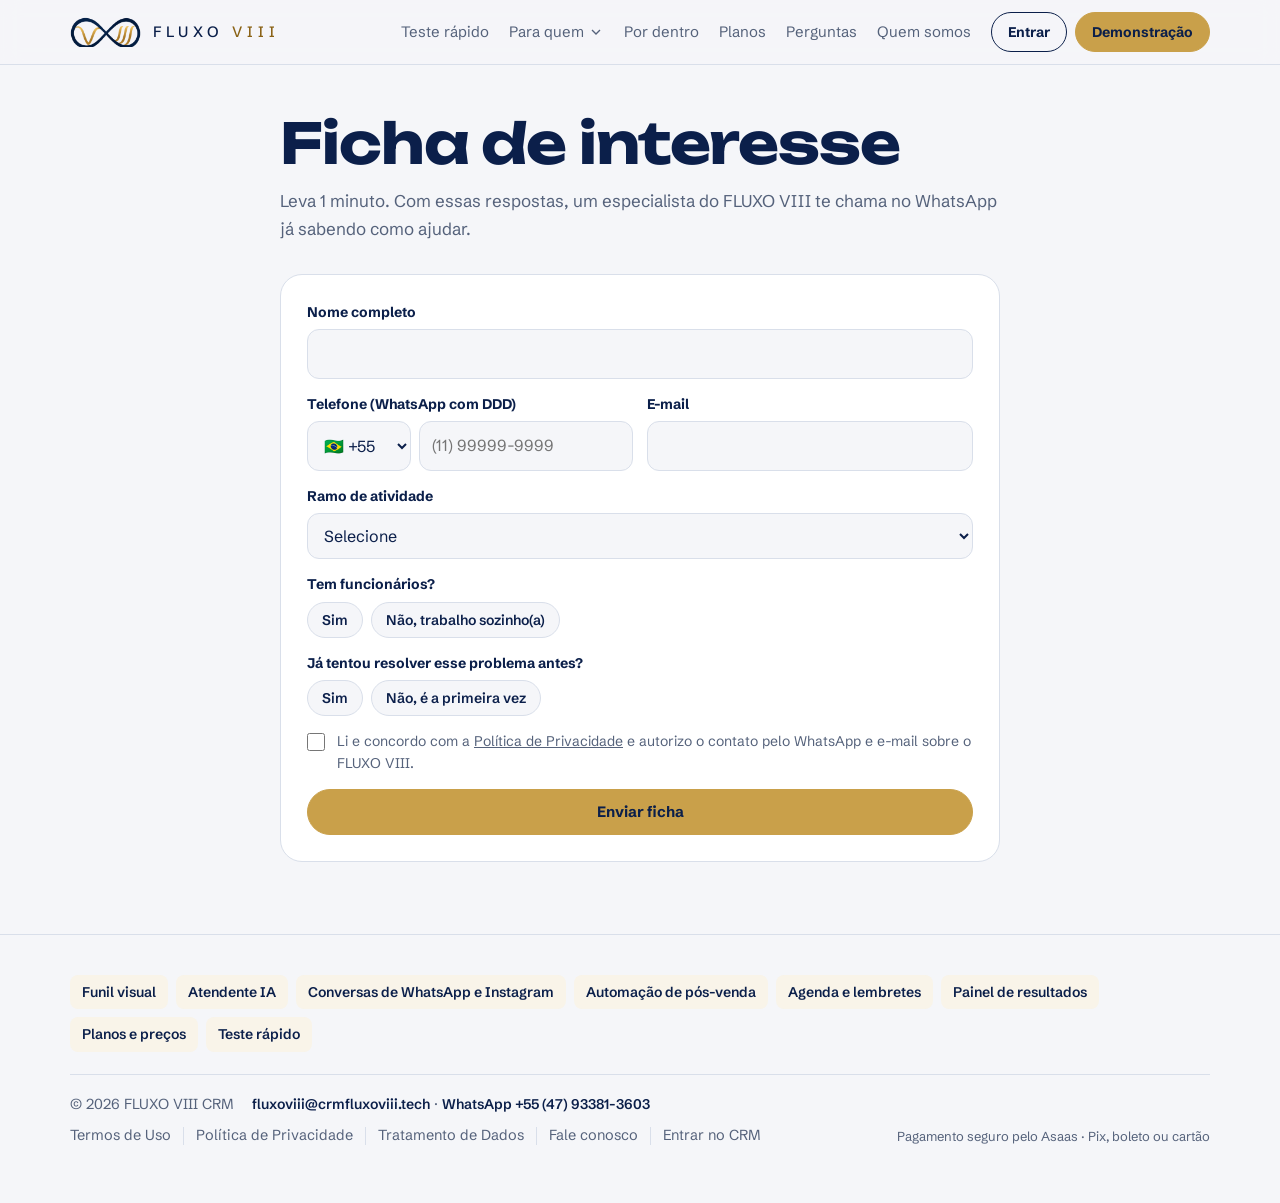
==== ficha.html @ 381bca04 "Links novos do Asaas (preços de 14/10) e botão de contratar a implantação assistida Co-Authored-By: " ====
<!doctype html>
<html lang="pt-BR">
<head>
<meta charset="utf-8">
<meta name="viewport" content="width=device-width, initial-scale=1, viewport-fit=cover">
<title>Ficha de interesse · FLUXO VIII</title>
<meta name="description" content="Ficha de interesse do FLUXO VIII CRM.">
<meta property="og:title" content="FLUXO VIII CRM">
<meta property="og:description" content="Nenhum contato fica sem resposta. Funil automático, Atendente IA e painel da equipe.">
<meta property="og:type" content="website">
<meta property="og:image" content="https://crmfluxoviii.tech/og-image.png">
<meta name="theme-color" content="#0B1F4A">
<meta name="referrer" content="strict-origin-when-cross-origin">
<link rel="icon" type="image/png" href="favicon-32.png">
<link rel="apple-touch-icon" href="apple-touch-icon.png">
<link rel="preconnect" href="https://fonts.googleapis.com">
<link rel="preconnect" href="https://fonts.gstatic.com" crossorigin>
<link rel="stylesheet" href="https://fonts.googleapis.com/css2?family=Unbounded:wght@500;600;700&family=Schibsted+Grotesk:wght@400;500;600;700&display=swap">
<link rel="stylesheet" href="site.css?v=20261015a">
</head>
<body>

<header class="top">
  <div class="wrap">
    <a class="brand" href="/#inicio" aria-label="FLUXO VIII CRM, início"><img class="logo-light" src="logo-mark.png" alt="" width="70" height="30"><img class="logo-dark" src="logo-mark-dark.png" alt="" width="70" height="30"><span>FLUXO <em>VIII</em></span></a>
    <nav class="nav" aria-label="Seções">
      <a href="/#diagnostico">Teste rápido</a>
      <div class="nav-dd"><button type="button" class="dd-btn" aria-expanded="false" aria-controls="dd-niches">Para quem <svg viewBox="0 0 24 24" aria-hidden="true"><path d="M6 9l6 6 6-6"/></svg></button><div class="dd-menu" id="dd-niches" hidden></div></div>
      <a href="/#por-dentro">Por dentro</a>
      <a href="/#planos">Planos</a>
      <a href="/#perguntas">Perguntas</a>
      <a href="/#quem-somos">Quem somos</a>
    </nav>
    <div class="top-actions">
      <a class="btn" data-login href="#">Entrar</a>
      <a class="btn gold" href="/#contato" data-subject="demonstracao">Demonstração</a>
    </div>
  </div>
</header>

<main>
  <div class="wrap page-head narrow">
    <h1>Ficha de interesse</h1>
    <p>Leva 1 minuto. Com essas respostas, um especialista do FLUXO VIII te chama no WhatsApp já sabendo como ajudar.</p>
  </div>
  <section id="contato">
    <div class="wrap narrow">
      <form class="card" id="lead-form" data-kind="ficha" novalidate>
        <div class="fld"><label for="f-name">Nome completo</label><input id="f-name" name="name" autocomplete="name" maxlength="120" required></div>
        <div class="grid2">
          <div class="fld"><label for="f-phone">Telefone (WhatsApp com DDD)</label><div class="phone-row"><select id="f-ddi" name="ddi" aria-label="País (DDI)"><option value="55">🇧🇷 +55</option></select><input id="f-phone" name="phone" type="tel" inputmode="tel" autocomplete="tel-national" placeholder="(11) 99999-9999" maxlength="16" required></div></div>
          <div class="fld"><label for="f-email">E-mail</label><input id="f-email" name="email" type="email" autocomplete="email" maxlength="160" required></div>
        </div>
        <div class="fld"><label for="f-niche">Ramo de atividade</label><select id="f-niche" name="niche" required></select></div>
        <div class="fld cond" id="other-wrap"><label for="f-niche-other">Qual é o seu ramo?</label><input id="f-niche-other" name="nicheOther" maxlength="80"></div>
        <fieldset class="fld">
          <legend>Tem funcionários?</legend>
          <div class="seg">
            <label><input type="radio" name="hasEmployees" value="sim">Sim</label>
            <label><input type="radio" name="hasEmployees" value="nao">Não, trabalho sozinho(a)</label>
          </div>
        </fieldset>
        <div class="fld cond" id="emp-wrap"><label for="f-employees">Quantos?</label><input id="f-employees" name="employees" type="number" inputmode="numeric" min="1" max="10000"></div>
        <fieldset class="fld">
          <legend>Já tentou resolver esse problema antes?</legend>
          <div class="seg">
            <label><input type="radio" name="triedBefore" value="sim">Sim</label>
            <label><input type="radio" name="triedBefore" value="nao">Não, é a primeira vez</label>
          </div>
        </fieldset>
        <div class="fld cond" id="tried-wrap"><label for="f-tried">Como? O que usou e o que não deu certo? <small>(opcional)</small></label><textarea id="f-tried" name="triedHow" maxlength="600" placeholder="Ex.: planilha, outro CRM, só o WhatsApp no celular"></textarea></div>
        <div class="hp" aria-hidden="true"><label for="f-website">Não preencha este campo</label><input id="f-website" name="website" tabindex="-1" autocomplete="off"></div>
        <label class="consent"><input type="checkbox" id="f-consent" required><span>Li e concordo com a <a data-crm="/privacidade" href="#" target="_blank" rel="noopener">Política de Privacidade</a> e autorizo o contato pelo WhatsApp e e-mail sobre o FLUXO VIII.</span></label>
        <p class="msg" id="lead-msg" role="status" aria-live="polite"></p>
        <button class="btn gold" type="submit" id="lead-submit">Enviar ficha</button>
      </form>
    </div>
  </section>
</main>

<footer>
  <div class="wrap">
    <nav class="foot-chips" aria-label="Recursos"><a href="/#por-dentro">Funil visual</a><a href="/#recursos">Atendente IA</a><a href="/#por-dentro">Conversas de WhatsApp e Instagram</a><a href="/#por-dentro">Automação de pós-venda</a><a href="/#recursos">Agenda e lembretes</a><a href="/#por-dentro">Painel de resultados</a><a href="/planos">Planos e preços</a><a href="/#diagnostico">Teste rápido</a></nav>
    <div class="foot-bottom">
      <span>© 2026 FLUXO VIII CRM</span>
      <span class="foot-contact"><a href="mailto:fluxoviii@crmfluxoviii.tech">fluxoviii@crmfluxoviii.tech</a> · <a href="https://wa.me/5547933813603" target="_blank" rel="noopener">WhatsApp +55 (47) 93381-3603</a></span>
      <nav class="foot-links" aria-label="Documentos">
        <a data-crm="/termos" href="#">Termos de Uso</a>
        <a data-crm="/privacidade" href="#">Política de Privacidade</a>
        <a data-crm="/dpa" href="#">Tratamento de Dados</a>
        <a href="/#contato" data-subject="especialista">Fale conosco</a>
        <a data-login href="#">Entrar no CRM</a>
      </nav>
      <span class="foot-pay">Pagamento seguro pelo Asaas · Pix, boleto ou cartão</span>
    </div>
  </div>
</footer>

<script src="site.js?v=20261015a" defer></script>
</body>
</html>
---- site.css ----
/* Layout: herói com o seletor "Para quem é" e o campo magnético; seções calmas em coluna larga;
   planos em 3 colunas com escolha mensal/anual numa janela antes do pagamento; formulário de contato. */
:root{
  --paper:#F5F6F9; --surface:#FFFFFF; --ink:#0B1F4A; --muted:#55627B; --line:#D9DFEA;
  --gold:#C9A04A; --gold-ink:#8A6216; --gold-soft:#F6EEDC; --field:#C9D2E3; --navy:#0B1F4A;
  --ok:#1B7F5A; --bad:#B3261E;
  --display:"Unbounded", "Arial Black", system-ui, sans-serif;
  --body:"Schibsted Grotesk", "Segoe UI", system-ui, -apple-system, sans-serif;
  --r-lg:22px; --r-sm:12px;
  color-scheme:light;
}
@media (prefers-color-scheme: dark){:root:not([data-theme="light"]){
  --paper:#08122A; --surface:#0F1C3A; --ink:#E9EEF8; --muted:#9BA8C0; --line:#22304D;
  --gold:#D9AE55; --gold-ink:#E2BC6B; --gold-soft:#2A2614; --field:#2A3B60; --navy:#E9EEF8;
  --ok:#5FD3A4; --bad:#FF8A80; color-scheme:dark}}
:root[data-theme="dark"]{
  --paper:#08122A; --surface:#0F1C3A; --ink:#E9EEF8; --muted:#9BA8C0; --line:#22304D;
  --gold:#D9AE55; --gold-ink:#E2BC6B; --gold-soft:#2A2614; --field:#2A3B60; --navy:#E9EEF8;
  --ok:#5FD3A4; --bad:#FF8A80; color-scheme:dark}

*{box-sizing:border-box}
html{scroll-behavior:smooth;scroll-padding-top:76px}
body{margin:0;background:var(--paper);color:var(--ink);font-family:var(--body);font-size:17px;line-height:1.6;-webkit-font-smoothing:antialiased}
a{color:inherit}
.wrap{max-width:1180px;margin-inline:auto;padding-inline:20px}
:focus-visible{outline:3px solid var(--gold);outline-offset:3px;border-radius:6px}
h1,h2,h3{font-family:var(--display);line-height:1.08;text-wrap:balance;margin:0;font-weight:600;letter-spacing:-.01em}
p{margin:0}

/* Topo */
.top{position:sticky;top:0;z-index:20;background:color-mix(in srgb,var(--paper) 90%,transparent);backdrop-filter:blur(10px);border-bottom:1px solid var(--line)}
.top .wrap{display:flex;align-items:center;gap:20px;height:64px}
.brand{display:flex;align-items:center;gap:12px;text-decoration:none;flex:none}
.brand img{height:30px;width:auto}
.brand span{font-weight:500;font-size:15px;letter-spacing:.32em;color:var(--navy)}
.brand span em{font-style:normal;color:var(--gold-ink)}
.logo-dark{display:none}
@media (prefers-color-scheme: dark){:root:not([data-theme="light"]) .logo-light{display:none}:root:not([data-theme="light"]) .logo-dark{display:inline-block}}
:root[data-theme="dark"] .logo-light{display:none}:root[data-theme="dark"] .logo-dark{display:inline-block}
.nav{display:flex;gap:20px;margin-left:auto;font-size:15px}
.nav a{text-decoration:none;color:var(--muted)}
.nav a:hover{color:var(--ink)}
.top-actions{display:flex;gap:8px;flex:none}
.btn{display:inline-flex;align-items:center;justify-content:center;gap:8px;min-height:46px;padding:0 20px;border-radius:999px;font:700 15px var(--body);text-decoration:none;border:1.5px solid var(--ink);cursor:pointer;background:transparent;color:var(--ink);transition:transform .15s ease}
.btn:hover{transform:translateY(-1px)}
.btn.solid{background:var(--ink);color:var(--paper)}
.btn.gold{background:var(--gold);border-color:var(--gold);color:#0B1F4A}
.btn[disabled]{opacity:.55;cursor:not-allowed;transform:none}
.top .btn{min-height:40px;padding:0 16px;font-size:14px}
@media (max-width:980px){.nav{display:none}.top-actions{margin-left:auto}}
@media (max-width:520px){.brand span{display:none}.top .btn{padding:0 12px}}

/* Herói */
.hero{position:relative;padding-block:40px 32px;overflow:hidden;isolation:isolate}
.hero::before{content:"";position:absolute;inset:0;z-index:-1;pointer-events:none;
  background-image:linear-gradient(color-mix(in srgb,var(--ink) 7%,transparent) 1px,transparent 1px),linear-gradient(90deg,color-mix(in srgb,var(--ink) 7%,transparent) 1px,transparent 1px);
  background-size:48px 48px;mask-image:radial-gradient(60% 70% at 75% 50%,#000,transparent 75%)}
.hero::after{content:"";position:absolute;z-index:-1;right:-10%;top:10%;width:60%;aspect-ratio:1;border-radius:50%;pointer-events:none;
  background:radial-gradient(closest-side,color-mix(in srgb,var(--gold) 22%,transparent),transparent)}
.hero-note{margin-top:16px;font-size:14.5px;color:var(--muted);display:flex;align-items:center;gap:8px}
.hero-note strong{color:var(--gold-ink)}
.pulse-dot{width:9px;height:9px;border-radius:50%;background:#2BD38A;box-shadow:0 0 0 0 rgba(43,211,138,.6);animation:pdot 1.8s infinite}
@keyframes pdot{0%{box-shadow:0 0 0 0 rgba(43,211,138,.6)}70%{box-shadow:0 0 0 9px rgba(43,211,138,0)}100%{box-shadow:0 0 0 0 rgba(43,211,138,0)}}
.hero .wrap{display:grid;grid-template-columns:minmax(0,1.08fr) minmax(0,1fr);gap:40px;align-items:center}
.picker{margin-bottom:26px}
.picker p{font-size:14px;font-weight:700;color:var(--muted);margin-bottom:10px}
.chips{display:flex;flex-wrap:wrap;gap:8px}
.chips button{font:600 14px var(--body);padding:8px 14px;border-radius:999px;border:1px solid var(--line);background:var(--surface);color:var(--ink);cursor:pointer}
.chips button:hover{border-color:var(--gold)}
.chips button[aria-pressed="true"]{background:var(--ink);border-color:var(--ink);color:var(--paper)}
.hero h1{font-size:clamp(36px,5.6vw,72px);font-weight:700;letter-spacing:-.025em}
.hero .lead{margin-top:20px;max-width:36em;color:var(--muted);font-size:clamp(17px,1.6vw,19px)}
.hero .ctas{display:flex;flex-wrap:wrap;gap:12px;margin-top:28px;align-items:center}
.hero .ctas .link{font-size:15px;color:var(--muted);margin-left:4px}
.facts{display:flex;flex-wrap:wrap;gap:8px;margin:26px 0 0;padding:0;list-style:none}
.facts li{font-size:14px;padding:6px 12px;border-radius:999px;background:var(--surface);border:1px solid var(--line);color:var(--muted)}
.field{position:relative;aspect-ratio:1/1;width:100%}
.field canvas{position:absolute;inset:0;width:100%;height:100%}
.chip{position:absolute;z-index:2;font-size:13px;font-weight:600;padding:6px 11px;border-radius:999px;background:color-mix(in srgb,var(--surface) 78%,transparent);backdrop-filter:blur(6px);border:1px solid color-mix(in srgb,var(--gold) 35%,var(--line));white-space:nowrap;transform:translate(-50%,-50%);box-shadow:0 6px 18px -10px color-mix(in srgb,var(--gold) 80%,transparent)}
.chip i{display:inline-block;width:8px;height:8px;border-radius:50%;margin-right:6px;background:var(--gold);vertical-align:1px;box-shadow:0 0 8px var(--gold)}
.c1{left:14%;top:16%}.c2{left:12%;top:50%}.c3{left:18%;top:84%}.c4{left:56%;top:10%}.c5{left:58%;top:92%}
.core{position:absolute;z-index:1;left:62%;top:52%;transform:translate(-50%,-50%);width:32%;aspect-ratio:1;border-radius:50%;display:grid;place-items:center;background:var(--surface);border:1px solid color-mix(in srgb,var(--gold) 40%,var(--line));box-shadow:0 0 0 10px color-mix(in srgb,var(--gold) 8%,transparent),0 0 60px -10px color-mix(in srgb,var(--gold) 70%,transparent)}
.hud{position:absolute;z-index:2;font:600 11px ui-monospace,SFMono-Regular,Menlo,monospace;letter-spacing:.14em;text-transform:uppercase;color:var(--gold-ink);padding:4px 8px;border:1px solid color-mix(in srgb,var(--gold) 40%,transparent);border-radius:6px}
.hud-tl{left:2%;top:0}
.toast{position:absolute;z-index:3;left:62%;top:73%;transform:translate(-50%,0);display:grid;grid-template-columns:auto 1fr;column-gap:8px;align-items:center;padding:8px 14px 8px 12px;border-radius:14px;
  background:color-mix(in srgb,var(--surface) 85%,transparent);backdrop-filter:blur(8px);border:1px solid color-mix(in srgb,var(--gold) 45%,var(--line));box-shadow:0 14px 30px -16px rgba(0,0,0,.5);
  transition:opacity .35s ease,transform .35s ease;white-space:nowrap}
.toast i{grid-row:span 2;width:10px;height:10px;border-radius:50%;background:#2BD38A;box-shadow:0 0 10px #2BD38A}
.toast b{font-size:13px}
.toast small{font-size:12px;color:var(--muted)}
.toast.out{opacity:0;transform:translate(-50%,8px)}
.core img{width:78%;height:auto}
@media (max-width:900px){.hero .wrap{grid-template-columns:minmax(0,1fr)}.field{max-width:460px;margin-inline:auto}}

/* Seções */
section{padding-block:72px}
.head{max-width:720px;margin-bottom:36px}
.head h2{font-size:clamp(28px,3.6vw,44px)}
.head p{margin-top:14px;color:var(--muted)}

/* Como funciona: esteira com luz percorrendo as 4 etapas + CTA */
.how{position:relative}
.pipeline{list-style:none;margin:0;padding:0;display:grid;grid-template-columns:repeat(4,minmax(0,1fr));gap:20px;position:relative}
.pipeline::before{content:"";position:absolute;left:28px;right:28px;top:27px;height:2px;background:linear-gradient(90deg,var(--gold),color-mix(in srgb,var(--gold) 25%,transparent));box-shadow:0 0 12px color-mix(in srgb,var(--gold) 60%,transparent)}
.pipeline::after{content:"";position:absolute;top:22px;left:28px;width:12px;height:12px;border-radius:50%;background:#fff;box-shadow:0 0 0 4px color-mix(in srgb,var(--gold) 50%,transparent),0 0 22px 6px var(--gold);animation:travel 4.8s cubic-bezier(.6,0,.4,1) infinite}
@keyframes travel{0%{left:28px;opacity:0}6%{opacity:1}94%{opacity:1}100%{left:calc(100% - 40px);opacity:0}}
.pstep{position:relative;min-width:0;padding:76px 20px 22px;border-radius:20px;border:1px solid var(--line);
  background:linear-gradient(180deg,color-mix(in srgb,var(--gold) 6%,var(--surface)),var(--surface));transition:transform .25s ease,border-color .25s ease}
.pstep:hover{transform:translateY(-4px);border-color:color-mix(in srgb,var(--gold) 60%,var(--line))}
.pnode{position:absolute;left:8px;top:8px;width:40px;height:40px;border-radius:12px;display:grid;place-items:center;background:#0B1F4A;box-shadow:0 0 0 5px var(--paper),0 0 24px -4px var(--gold)}
.pnode svg{width:22px;height:22px;fill:none;stroke:var(--gold);stroke-width:1.8;stroke-linecap:round;stroke-linejoin:round}
.pnum{position:absolute;right:16px;top:12px;font-family:var(--display);font-weight:700;font-size:38px;line-height:1;color:transparent;-webkit-text-stroke:1.2px color-mix(in srgb,var(--gold) 70%,transparent)}
.pstep h3{font-size:19px}
.pstep p{margin-top:10px;color:var(--muted);font-size:15.5px}
.how-cta{margin-top:28px;display:flex;flex-wrap:wrap;gap:16px 24px;align-items:center;justify-content:space-between;padding:20px 24px;border-radius:20px;border:1px dashed color-mix(in srgb,var(--gold) 55%,var(--line))}
.how-cta p{font-weight:600;font-size:17px}
@media (max-width:900px){
  .pipeline{grid-template-columns:minmax(0,1fr);gap:14px}
  .pipeline::before{left:27px;right:auto;top:28px;bottom:28px;width:2px;height:auto;background:linear-gradient(180deg,var(--gold),color-mix(in srgb,var(--gold) 25%,transparent))}
  .pipeline::after{left:22px;animation:travelv 4.8s cubic-bezier(.6,0,.4,1) infinite}
  @keyframes travelv{0%{top:22px;opacity:0}6%{opacity:1}94%{opacity:1}100%{top:calc(100% - 40px);opacity:0}}
  .pstep{padding:16px 18px 18px 72px}
  .pnum{font-size:28px}
}
@media (prefers-reduced-motion: reduce){.pipeline::after,.pulse-dot{animation:none}.pipeline::after{display:none}.pstep{transition:none}.toast{transition:none}}

/* História dos recursos: faixa escura "futurista" com a linha do tempo de uma mensagem */
.story{position:relative;overflow:hidden;color:#E9EEF8;
  background:
    radial-gradient(60% 50% at 85% 0%, rgba(217,174,85,.16), transparent 70%),
    radial-gradient(50% 40% at 0% 100%, rgba(80,120,255,.12), transparent 70%),
    #060E22}
.story::before{content:"";position:absolute;inset:0;pointer-events:none;opacity:.35;
  background-image:linear-gradient(rgba(233,238,248,.06) 1px,transparent 1px),linear-gradient(90deg,rgba(233,238,248,.06) 1px,transparent 1px);
  background-size:44px 44px;mask-image:radial-gradient(70% 60% at 50% 40%,#000,transparent)}
.story .wrap{position:relative}
.story .head p{color:#A9B5CC}
.kicker{font-size:13px;font-weight:700;letter-spacing:.14em;text-transform:uppercase;color:var(--gold-ink);margin-bottom:12px}
.head .kicker{margin-top:0;color:var(--gold-ink)}
.story .kicker,.story .head .kicker{color:#D9AE55}
.flow{list-style:none;margin:8px 0 0;padding:0;position:relative;display:grid;gap:22px}
.flow::before{content:"";position:absolute;left:11px;top:6px;bottom:6px;width:2px;
  background:linear-gradient(#D9AE55,rgba(217,174,85,.15));box-shadow:0 0 14px rgba(217,174,85,.55)}
.node{position:relative;padding-left:44px;opacity:.25;transform:translateY(14px);transition:opacity .6s ease,transform .6s ease}
.node.on{opacity:1;transform:none}
.node .dot{position:absolute;left:3px;top:20px;width:18px;height:18px;border-radius:50%;background:#060E22;border:2px solid #D9AE55;transition:box-shadow .6s ease,background .6s ease}
.node.on .dot{background:#D9AE55;box-shadow:0 0 0 6px rgba(217,174,85,.15),0 0 22px rgba(217,174,85,.8)}
.node-card{padding:18px 20px;border-radius:16px;border:1px solid rgba(233,238,248,.10);
  background:linear-gradient(180deg,rgba(255,255,255,.05),rgba(255,255,255,.015));backdrop-filter:blur(6px)}
.node-card .time{display:inline-block;font:600 12.5px ui-monospace,SFMono-Regular,Menlo,monospace;color:#D9AE55;letter-spacing:.08em;padding:2px 8px;border:1px solid rgba(217,174,85,.35);border-radius:999px;margin-bottom:8px}
.node-card h3{font-family:var(--body);font-weight:700;font-size:19px;color:#F4F6FB;letter-spacing:0}
.node-card p{margin-top:6px;color:#A9B5CC;font-size:15.5px}
@media (min-width:901px){
  .flow{gap:0}
  .flow::before{left:50%;margin-left:-1px}
  .node{padding-left:0;width:50%;padding-block:10px}
  .node:nth-child(odd){padding-right:44px}
  .node:nth-child(even){margin-left:50%;padding-left:44px}
  .node .dot{left:auto;right:-9px}
  .node:nth-child(even) .dot{left:-9px;right:auto}
  .node:nth-child(odd) .node-card{text-align:right}
}
.all-in{margin-top:48px}
.incl{list-style:none;margin:0;padding:0;display:flex;flex-wrap:wrap;gap:10px}
.incl li{padding:8px 14px;border-radius:999px;border:1px solid rgba(233,238,248,.14);background:rgba(255,255,255,.04);font-size:14.5px;color:#DCE3F1}
.story-cta{margin-top:44px;padding:28px;border-radius:22px;display:flex;gap:24px;align-items:center;justify-content:space-between;flex-wrap:wrap;
  border:1px solid rgba(217,174,85,.45);background:linear-gradient(120deg,rgba(217,174,85,.14),rgba(255,255,255,.02));box-shadow:0 0 40px -12px rgba(217,174,85,.45)}
.cta-big{font-family:var(--display);font-size:clamp(22px,2.6vw,32px);line-height:1.15;color:#F4F6FB}
.cta-sub{margin-top:6px;color:#A9B5CC}
.cta-actions{display:flex;gap:12px;flex-wrap:wrap}
.story .btn.ghost{border-color:rgba(233,238,248,.6);color:#F4F6FB}
@media (prefers-reduced-motion: reduce){.node{transition:none;opacity:1;transform:none}.node .dot{transition:none}}

/* Segurança */
/* Segurança: faixa enxuta com os anéis em onda e as 6 camadas em selos */
#seguranca{padding-block:28px}
.vault{display:grid;grid-template-columns:96px auto minmax(0,1fr);gap:28px;align-items:center;padding:22px 28px;border-radius:24px;
  background:radial-gradient(60% 140% at 0% 50%,color-mix(in srgb,var(--gold) 14%,transparent),transparent 60%),var(--surface);
  border:1px solid color-mix(in srgb,var(--gold) 40%,var(--line));box-shadow:0 24px 50px -36px color-mix(in srgb,var(--gold) 70%,transparent)}
.rings{width:100%;height:auto;display:block}
.rings .ring{fill:none;stroke:var(--line);stroke-width:5;animation:wave 3.6s ease-in-out infinite}
.rings .r0{animation-delay:1.5s}.rings .r1{animation-delay:1.2s}.rings .r2{animation-delay:.9s}.rings .r3{animation-delay:.6s}.rings .r4{animation-delay:.3s}.rings .r5{animation-delay:0s}
@keyframes wave{0%,100%{stroke:var(--line)}12%{stroke:var(--gold)}30%{stroke:var(--line)}}
.rings.paused .ring{animation:none}
.rings .ring.hot{stroke:var(--gold)}
.rings .core-dot{fill:var(--gold);filter:drop-shadow(0 0 14px color-mix(in srgb,var(--gold) 70%,transparent))}
.rings .core-ico svg{fill:none;stroke:#0B1F4A;stroke-width:2;stroke-linecap:round;stroke-linejoin:round}
.vault-sub{margin-top:6px;color:var(--muted);font-size:15px;max-width:30ch}
.vault-text h2{font-size:clamp(20px,2vw,26px);line-height:1.15}
.big6{font-size:1.6em;line-height:.8;vertical-align:-.1em;margin-right:.06em;color:var(--gold-ink)}
.locks{list-style:none;margin:0;padding:0;display:flex;flex-wrap:wrap;gap:8px;justify-content:flex-end}
.lock{display:inline-flex;gap:8px;align-items:center;padding:7px 12px 7px 7px;border-radius:999px;border:1px solid var(--line);background:var(--paper);font-size:14px;cursor:default;transition:border-color .2s ease}
.lock.hot{border-color:var(--gold)}
.lock:focus-visible{outline:3px solid var(--gold);outline-offset:2px}
.lock .ico{width:26px;height:26px;border-radius:50%;display:grid;place-items:center;background:var(--gold-soft)}
.lock .ico svg{width:15px;height:15px;fill:none;stroke:var(--gold-ink);stroke-width:2;stroke-linecap:round;stroke-linejoin:round}
.sr{position:absolute;width:1px;height:1px;overflow:hidden;clip:rect(0 0 0 0);white-space:nowrap}
@media (max-width:1000px){.vault{grid-template-columns:72px minmax(0,1fr)}.locks{grid-column:1 / -1;justify-content:flex-start}}
@media (prefers-reduced-motion: reduce){.rings .ring{animation:none}.lock{transition:none}.pillars li{transition:none}.pillars li:hover{transform:none}}

/* Planos */
.plans{display:grid;grid-template-columns:repeat(4,minmax(0,1fr));gap:16px;align-items:stretch}
.plan{display:flex;flex-direction:column;gap:16px;padding:24px;border-radius:var(--r-lg);background:var(--surface);border:1px solid var(--line);min-width:0}
.plan.pro{border:2px solid var(--gold);box-shadow:0 18px 40px -24px color-mix(in srgb,var(--gold) 70%,transparent)}
.plan .tag{align-self:flex-start;font-size:13px;font-weight:700;padding:4px 10px;border-radius:999px;background:var(--gold-soft);color:var(--gold-ink)}
.plan h3{font-size:24px}
.plan .who{color:var(--muted);font-size:15px;margin-top:-6px}
.price{display:flex;align-items:baseline;gap:6px;font-variant-numeric:tabular-nums}
.price .cur{font-weight:700;color:var(--muted)}
.price .val{font-family:var(--display);font-weight:700;font-size:40px;letter-spacing:-.02em}
.price .per{color:var(--muted)}
.alt{font-size:14.5px;color:var(--muted);margin-top:-10px}
.alt strong{color:var(--ink)}
.alt .off{display:inline-block;margin-left:4px;padding:1px 8px;border-radius:999px;background:var(--gold-soft);color:var(--gold-ink);font-weight:700;font-size:13px;white-space:nowrap}
.plan ul{list-style:none;padding:0;margin:0;display:grid;gap:8px;font-size:15.5px}
.plan li{display:flex;gap:10px}
.plan li::before{content:"";flex:none;width:7px;height:7px;margin-top:.62em;border-radius:50%;background:var(--gold)}
.plan .btn{margin-top:auto;width:100%}
.pay{margin-top:18px;color:var(--muted);font-size:14.5px;max-width:64em}
@media (max-width:1180px){.plans{grid-template-columns:repeat(2,minmax(0,1fr))}}
@media (max-width:640px){.plans{grid-template-columns:minmax(0,1fr)}}

/* Janela de escolha (mensal/anual) */
dialog{border:0;padding:0;border-radius:var(--r-lg);background:var(--surface);color:var(--ink);width:min(520px,calc(100vw - 32px));box-shadow:0 30px 80px -20px rgba(0,0,0,.45)}
dialog::backdrop{background:rgba(8,18,42,.55);backdrop-filter:blur(3px)}
.dlg{padding:26px;display:grid;gap:16px;position:relative}
.dlg h3{font-size:21px;padding-right:40px}
.dlg .x{position:absolute;top:16px;right:16px;width:36px;height:36px;border-radius:50%;border:1px solid var(--line);background:transparent;color:var(--muted);font-size:20px;line-height:1;cursor:pointer}
.opt{display:grid;grid-template-columns:22px 1fr;gap:12px;padding:16px;border:1.5px solid var(--line);border-radius:var(--r-sm);cursor:pointer;align-items:start}
.opt:has(input:checked){border-color:var(--gold);background:color-mix(in srgb,var(--gold) 8%,transparent)}
.opt input{width:20px;height:20px;margin:2px 0 0;accent-color:var(--gold)}
.opt b{font-size:16px}
.opt .big{font-family:var(--display);font-weight:700;font-size:22px;font-variant-numeric:tabular-nums;display:block;margin-top:2px}
.opt small{display:block;color:var(--muted);font-size:13.5px;margin-top:2px}
.opt .save{display:inline-block;margin-left:6px;font-size:12px;font-weight:700;padding:2px 8px;border-radius:999px;background:var(--gold-soft);color:var(--gold-ink)}
.dlg .secure{font-size:13.5px;color:var(--muted)}
.dlg .row{display:flex;flex-wrap:wrap;gap:12px;align-items:center;justify-content:space-between}
.textbtn{background:none;border:0;padding:0;font:600 14.5px var(--body);color:var(--muted);text-decoration:underline;cursor:pointer}

/* Contato */
.contact{display:grid;grid-template-columns:minmax(0,.9fr) minmax(0,1.1fr);gap:40px;align-items:start}
.contact .head{margin-bottom:0}
.contact ul{margin:22px 0 0;padding:0;list-style:none;display:grid;gap:10px;color:var(--muted);font-size:15.5px}
.contact li{display:flex;gap:10px}
.contact li::before{content:"";flex:none;width:7px;height:7px;margin-top:.62em;border-radius:50%;background:var(--gold)}
form.card{position:relative;padding:26px;border-radius:var(--r-lg);background:var(--surface);border:1px solid var(--line);display:grid;gap:14px;min-width:0}
.grid2{display:grid;grid-template-columns:repeat(2,minmax(0,1fr));gap:14px}
.fld{display:grid;gap:6px;min-width:0}
.fld label,.fld legend{font-size:14px;font-weight:700;padding:0}
.fld small{color:var(--muted);font-size:13px;font-weight:500}
input,select,textarea{font:inherit;font-size:16px;color:var(--ink);background:var(--paper);border:1.5px solid var(--line);border-radius:var(--r-sm);padding:11px 12px;width:100%;min-width:0}
textarea{min-height:92px;resize:vertical}
input:focus-visible,select:focus-visible,textarea:focus-visible{outline:3px solid color-mix(in srgb,var(--gold) 60%,transparent);outline-offset:0;border-color:var(--gold)}
fieldset{border:0;margin:0;padding:0;min-width:0}
.seg{display:flex;flex-wrap:wrap;gap:8px;margin-top:6px}
.seg label{position:relative;font:600 14px var(--body);padding:8px 14px;border-radius:999px;border:1px solid var(--line);cursor:pointer;background:var(--paper)}
.seg input{position:absolute;opacity:0;width:1px;height:1px}
.seg label:has(input:checked){background:var(--ink);color:var(--paper);border-color:var(--ink)}
.seg label:has(input:focus-visible){outline:3px solid var(--gold);outline-offset:2px}
.consent{display:grid;grid-template-columns:20px 1fr;gap:10px;font-size:14px;color:var(--muted);align-items:start}
.consent input{width:18px;height:18px;margin:3px 0 0;accent-color:var(--gold);padding:0}
.hp{position:absolute;left:-10000px;top:auto;width:1px;height:1px;overflow:hidden}
.msg{font-size:14.5px;padding:12px 14px;border-radius:var(--r-sm);display:none}
.msg.ok{display:block;background:color-mix(in srgb,var(--ok) 12%,transparent);color:var(--ok)}
.msg.err{display:block;background:color-mix(in srgb,var(--bad) 10%,transparent);color:var(--bad)}
@media (max-width:900px){.contact{grid-template-columns:minmax(0,1fr)}}
@media (max-width:560px){.grid2{grid-template-columns:minmax(0,1fr)}form.card{padding:20px}}

/* Perguntas */
.faq{display:grid;border-top:1px solid var(--line);max-width:860px}
.faq details{border-bottom:1px solid var(--line);padding-block:18px}
.faq summary{cursor:pointer;font-weight:700;font-size:18px;list-style:none;display:flex;justify-content:space-between;gap:16px}
.faq summary::-webkit-details-marker{display:none}
.faq summary::after{content:"+";font-family:var(--display);color:var(--gold-ink)}
.faq details[open] summary::after{content:"–"}
.faq p{margin-top:10px;color:var(--muted);max-width:62ch}

footer{padding-block:40px 56px;border-top:1px solid var(--line);color:var(--muted);font-size:14.5px}
footer .wrap{display:flex;flex-wrap:wrap;gap:16px 28px;justify-content:space-between}
footer nav{display:flex;flex-wrap:wrap;gap:18px}
footer a{text-decoration:none}
footer a:hover{text-decoration:underline}

@media (prefers-reduced-motion: reduce){html{scroll-behavior:auto}.btn{transition:none}}

/* Páginas internas (planos, ficha) */
.page-head{padding-block:48px 8px}
.page-head h1{font-size:clamp(32px,4.6vw,56px);font-weight:700;letter-spacing:-.02em}
.page-head p{margin-top:14px;color:var(--muted);max-width:44em}
.narrow{max-width:760px;margin-inline:auto}
.back{display:inline-block;margin-top:18px;font-size:15px;color:var(--muted)}
.cond{display:none}
.cond.on{display:grid}
.page-head + section{padding-top:24px}

/* Quem somos */
.about-grid{display:grid;grid-template-columns:minmax(0,.85fr) minmax(0,1.15fr);gap:56px;align-items:start}
.about-quote{position:relative;padding:36px 32px 32px;border-radius:26px;background:var(--navy);color:var(--paper);overflow:hidden;align-self:stretch;display:flex;flex-direction:column;min-height:320px}
:root[data-theme="dark"] .about-quote{background:#060E22;color:#E9EEF8}
@media (prefers-color-scheme: dark){:root:not([data-theme="light"]) .about-quote{background:#060E22;color:#E9EEF8;border:1px solid var(--line)}}
.about-quote .kicker{color:#D9AE55}
.magnet-lines{position:absolute;right:-150px;bottom:-90px;width:400px;height:400px;opacity:.45}
.magnet-lines path{fill:none;stroke:#D9AE55;stroke-width:1.5}
.about-quote blockquote{margin:6px 0 0;font-family:var(--display);font-weight:700;font-size:clamp(30px,3.6vw,48px);line-height:1.08;letter-spacing:-.02em;position:relative}
.about-quote .sign{margin-top:auto;padding-top:24px;font-size:14.5px;opacity:.8;position:relative;max-width:58%}
.about-text h2{font-size:clamp(26px,3vw,38px);margin-bottom:16px}
.about-text p{color:var(--muted);margin-top:14px;max-width:62ch}
.about-text strong{color:var(--ink)}
.pillars{list-style:none;margin:40px 0 0;padding:0;display:grid;grid-template-columns:repeat(3,minmax(0,1fr));gap:18px}
.pillars li{position:relative;overflow:hidden;padding:20px 22px 24px;border-radius:22px;min-width:0;color:#E9EEF8;
  background:radial-gradient(90% 70% at 100% 0%,rgba(217,174,85,.18),transparent 60%),#0B1F4A;border:1px solid rgba(217,174,85,.25);
  transition:transform .25s ease,box-shadow .25s ease}
.pillars li:hover{transform:translateY(-4px);box-shadow:0 24px 40px -24px rgba(217,174,85,.6)}
.pviz{height:96px;margin-bottom:16px;border-radius:14px;background:rgba(255,255,255,.04);border:1px solid rgba(233,238,248,.08);padding:12px;display:flex;flex-direction:column;justify-content:center;gap:8px;overflow:hidden}
.bub{font-size:12.5px;line-height:1.3;padding:6px 10px;border-radius:12px;max-width:85%}
.bub.in{align-self:flex-start;background:rgba(233,238,248,.12);color:#E9EEF8;border-bottom-left-radius:4px}
.bub.out{align-self:flex-end;background:#D9AE55;color:#0B1F4A;border-bottom-right-radius:4px}
.bub em{font-style:normal;font-weight:700;font-size:10.5px;margin-left:6px;opacity:.75}
.kanban{flex-direction:row;align-items:flex-start;justify-content:space-between;gap:8px}
.kanban span{flex:1;display:flex;flex-direction:column;gap:5px;padding:5px;border-radius:8px;background:rgba(233,238,248,.06)}
.kanban i{display:block;height:11px;border-radius:4px;background:rgba(233,238,248,.22)}
.kanban span:nth-child(3) i:first-child{background:#D9AE55}
.spark{width:100%;height:100%}
.spark .area{fill:rgba(217,174,85,.18)}
.spark .line{fill:none;stroke:#D9AE55;stroke-width:2.5;stroke-linejoin:round}
.spark circle{fill:#fff;filter:drop-shadow(0 0 6px #D9AE55)}
.pn{font-size:12px;font-weight:700;letter-spacing:.12em;text-transform:uppercase;color:#D9AE55}
.pillars h3{font-family:var(--display);font-weight:600;font-size:21px;line-height:1.15;margin-top:8px;color:#F4F6FB}
.pillars p{margin-top:8px;color:#A9B5CC;font-size:15px}
.about-close{margin-top:24px;color:var(--muted)}
.about-close strong{color:var(--gold-ink)}
@media (max-width:900px){.about-grid{grid-template-columns:minmax(0,1fr);gap:28px}.pillars{grid-template-columns:minmax(0,1fr)}}

/* Teste rápido (diagnóstico) */
.diag{padding-block:56px}
.diag-grid{display:grid;grid-template-columns:minmax(0,.8fr) minmax(0,1.2fr);gap:40px;align-items:center}
.diag-box{padding:22px;border-radius:22px;background:var(--surface);border:1px solid var(--line);box-shadow:0 24px 50px -40px rgba(11,31,74,.5)}
.diag-list{list-style:none;margin:0;padding:0;display:grid;gap:8px}
.diag-list label{display:grid;grid-template-columns:22px 1fr;gap:12px;align-items:start;padding:12px 14px;border-radius:14px;border:1px solid var(--line);cursor:pointer;transition:border-color .2s ease,background .2s ease}
.diag-list label:hover{border-color:var(--gold)}
.diag-list input{width:20px;height:20px;margin:2px 0 0;accent-color:#B3261E;cursor:pointer}
.diag-list label:has(input:checked){border-color:color-mix(in srgb,#B3261E 45%,var(--line));background:color-mix(in srgb,#B3261E 6%,var(--surface))}
.diag-meter{margin-top:16px}
.meter{height:10px;border-radius:99px;background:var(--line);overflow:hidden}
.meter span{display:block;height:100%;width:0;border-radius:99px;background:var(--gold);transition:width .4s ease,background .4s ease}
.meter span.mid{background:#E59B2E}
.meter span.hi{background:#D9473B}
#diag-result{margin-top:10px;font-size:15px;color:var(--muted)}
#diag-result strong{color:var(--ink)}
@media (max-width:900px){.diag-grid{grid-template-columns:minmax(0,1fr);gap:20px}}

/* Onde os clientes se perdem */
.pain{padding-top:24px}
.leaks{list-style:none;margin:0;padding:0;display:grid;grid-template-columns:repeat(4,minmax(0,1fr));gap:16px}
.leaks li{position:relative;padding:22px 20px;border-radius:18px;background:var(--surface);border:1px solid var(--line);min-width:0;overflow:hidden}
.leaks li::after{content:"";position:absolute;left:0;right:0;bottom:0;height:3px;background:linear-gradient(90deg,#D9473B,transparent)}
.leak-n{font-family:var(--display);font-weight:700;font-size:14px;color:#D9473B}
.leaks h3{font-family:var(--body);font-weight:700;font-size:18px;letter-spacing:0;margin-top:8px}
.leaks p{margin-top:8px;color:var(--muted);font-size:15px}
@media (max-width:1000px){.leaks{grid-template-columns:repeat(2,minmax(0,1fr))}}
@media (max-width:560px){.leaks{grid-template-columns:minmax(0,1fr)}}

/* Gancho: o link */
.hook{position:relative;overflow:hidden;color:#E9EEF8;background:radial-gradient(60% 80% at 100% 50%,rgba(217,174,85,.2),transparent 60%),#060E22}
.hook::before{content:"";position:absolute;inset:0;pointer-events:none;opacity:.35;background-image:linear-gradient(rgba(233,238,248,.06) 1px,transparent 1px),linear-gradient(90deg,rgba(233,238,248,.06) 1px,transparent 1px);background-size:44px 44px;mask-image:radial-gradient(70% 70% at 70% 50%,#000,transparent)}
.hook .wrap{position:relative}
.hook-grid{display:grid;grid-template-columns:minmax(0,1fr) minmax(0,1fr);gap:48px;align-items:center}
.hook h2{font-size:clamp(30px,4vw,52px);line-height:1.05;color:#F4F6FB}
.hook .kicker{color:#D9AE55}
.hook-lead{margin-top:16px;color:#A9B5CC;max-width:44ch}
.hook .cta-actions{margin-top:24px}
.hook .btn:not(.gold){border-color:rgba(233,238,248,.6);color:#F4F6FB}
.hook-visual{display:grid;justify-items:center;gap:6px}
.hk-step{width:min(100%,360px);padding:14px 16px;border-radius:16px;border:1px solid rgba(233,238,248,.12);background:rgba(255,255,255,.05);backdrop-filter:blur(6px);display:grid;gap:6px}
.hk-step small{font-size:12px;color:#A9B5CC}
.hk-url{font:600 14px ui-monospace,SFMono-Regular,Menlo,monospace;color:#F4F6FB}
.hk-url b{color:#D9AE55}
.hk-link{border-color:rgba(217,174,85,.55);box-shadow:0 0 30px -10px rgba(217,174,85,.7)}
.hk-form i{display:block;height:9px;border-radius:5px;background:rgba(233,238,248,.18)}
.hk-form i.short{width:60%}
.hk-form em{justify-self:start;font-style:normal;font-size:12px;font-weight:700;color:#0B1F4A;background:#D9AE55;padding:3px 10px;border-radius:99px}
.hk-card b{font-size:16px;color:#F4F6FB}
.hk-tag{justify-self:start;font-size:11.5px;font-weight:700;color:#D9AE55;border:1px solid rgba(217,174,85,.5);padding:2px 8px;border-radius:99px}
.hk-msg .bub{justify-self:end}
.hk-arrow{width:2px;height:18px;background:linear-gradient(#D9AE55,rgba(217,174,85,.2));position:relative}
.hk-arrow::after{content:"";position:absolute;left:-4px;bottom:-2px;border:5px solid transparent;border-top-color:#D9AE55}
.hook-visual .hk-step{animation:hkin .6s ease both}
.hook-visual .hk-step:nth-of-type(2){animation-delay:.15s}.hook-visual .hk-step:nth-of-type(3){animation-delay:.3s}.hook-visual .hk-step:nth-of-type(4){animation-delay:.45s}
@keyframes hkin{from{opacity:0;transform:translateY(8px)}to{opacity:1;transform:none}}
@media (max-width:900px){.hook-grid{grid-template-columns:minmax(0,1fr);gap:28px}}

/* Objeções */
.obj-list{list-style:none;margin:0;padding:0;display:grid;grid-template-columns:repeat(2,minmax(0,1fr));gap:16px}
.obj-list li{padding:22px;border-radius:18px;background:var(--surface);border:1px solid var(--line);min-width:0}
.obj-list h3{font-family:var(--display);font-weight:600;font-size:19px}
.obj-list p{margin-top:8px;color:var(--muted);font-size:15.5px}
@media (max-width:760px){.obj-list{grid-template-columns:minmax(0,1fr)}}
@media (prefers-reduced-motion: reduce){.hook-visual .hk-step{animation:none}.meter span{transition:none}}

/* Teste rápido (diagnóstico) */
.diag{padding-block:56px}
.diag-grid{display:grid;grid-template-columns:minmax(0,.8fr) minmax(0,1.2fr);gap:40px;align-items:center}
.diag-box{padding:22px;border-radius:22px;background:var(--surface);border:1px solid var(--line);box-shadow:0 24px 50px -40px rgba(11,31,74,.5)}
.diag-list{list-style:none;margin:0;padding:0;display:grid;gap:8px}
.diag-list label{display:grid;grid-template-columns:22px 1fr;gap:12px;align-items:start;padding:12px 14px;border-radius:14px;border:1px solid var(--line);cursor:pointer;transition:border-color .2s ease,background .2s ease}
.diag-list label:hover{border-color:var(--gold)}
.diag-list input{width:20px;height:20px;margin:2px 0 0;accent-color:#B3261E;cursor:pointer}
.diag-list label:has(input:checked){border-color:color-mix(in srgb,#D9473B 45%,var(--line));background:color-mix(in srgb,#D9473B 7%,var(--surface))}
.diag-meter{margin-top:16px}
.meter{height:10px;border-radius:99px;background:var(--line);overflow:hidden}
.meter span{display:block;height:100%;width:0;border-radius:99px;background:var(--gold);transition:width .4s ease,background .4s ease}
.meter span.mid{background:#E59B2E}
.meter span.hi{background:#D9473B}
#diag-result{margin-top:10px;font-size:15px;color:var(--muted)}
#diag-result strong{color:var(--ink)}
@media (max-width:900px){.diag-grid{grid-template-columns:minmax(0,1fr);gap:20px}}

/* Onde os clientes se perdem */
.pain{padding-top:24px}
.leaks{list-style:none;margin:0;padding:0;display:grid;grid-template-columns:repeat(4,minmax(0,1fr));gap:16px}
.leaks li{position:relative;padding:22px 20px;border-radius:18px;background:var(--surface);border:1px solid var(--line);min-width:0;overflow:hidden}
.leaks li::after{content:"";position:absolute;left:0;right:0;bottom:0;height:3px;background:linear-gradient(90deg,#D9473B,transparent)}
.leak-n{font-family:var(--display);font-weight:700;font-size:14px;color:#D9473B}
.leaks h3{font-family:var(--body);font-weight:700;font-size:18px;letter-spacing:0;margin-top:8px}
.leaks p{margin-top:8px;color:var(--muted);font-size:15px}
@media (max-width:1000px){.leaks{grid-template-columns:repeat(2,minmax(0,1fr))}}
@media (max-width:560px){.leaks{grid-template-columns:minmax(0,1fr)}}

/* Gancho: o link */
.hook{position:relative;overflow:hidden;color:#E9EEF8;background:radial-gradient(60% 80% at 100% 50%,rgba(217,174,85,.2),transparent 60%),#060E22}
.hook::before{content:"";position:absolute;inset:0;pointer-events:none;opacity:.35;background-image:linear-gradient(rgba(233,238,248,.06) 1px,transparent 1px),linear-gradient(90deg,rgba(233,238,248,.06) 1px,transparent 1px);background-size:44px 44px;mask-image:radial-gradient(70% 70% at 70% 50%,#000,transparent)}
.hook .wrap{position:relative}
.hook-grid{display:grid;grid-template-columns:minmax(0,1fr) minmax(0,1fr);gap:48px;align-items:center}
.hook h2{font-size:clamp(30px,4vw,52px);line-height:1.05;color:#F4F6FB}
.hook .kicker{color:#D9AE55}
.hook-lead{margin-top:16px;color:#A9B5CC;max-width:44ch}
.hook .cta-actions{margin-top:24px}
.hook .btn:not(.gold){border-color:rgba(233,238,248,.6);color:#F4F6FB}
.hook-visual{display:grid;justify-items:center;gap:6px}
.hk-step{width:min(100%,360px);padding:14px 16px;border-radius:16px;border:1px solid rgba(233,238,248,.12);background:rgba(255,255,255,.05);backdrop-filter:blur(6px);display:grid;gap:6px}
.hk-step small{font-size:12px;color:#A9B5CC}
.hk-url{font:600 14px ui-monospace,SFMono-Regular,Menlo,monospace;color:#F4F6FB}
.hk-url b{color:#D9AE55}
.hk-link{border-color:rgba(217,174,85,.55);box-shadow:0 0 30px -10px rgba(217,174,85,.7)}
.hk-form b{color:#F4F6FB;font-size:14px}
.hk-form i{display:block;height:9px;border-radius:5px;background:rgba(233,238,248,.18)}
.hk-form i.short{width:60%}
.hk-form em{justify-self:start;font-style:normal;font-size:12px;font-weight:700;color:#0B1F4A;background:#D9AE55;padding:3px 10px;border-radius:99px}
.hk-card b{font-size:16px;color:#F4F6FB}
.hk-tag{justify-self:start;font-size:11.5px;font-weight:700;color:#D9AE55;border:1px solid rgba(217,174,85,.5);padding:2px 8px;border-radius:99px}
.hk-msg .bub{justify-self:end}
.hk-arrow{width:2px;height:18px;background:linear-gradient(#D9AE55,rgba(217,174,85,.2));position:relative}
.hk-arrow::after{content:"";position:absolute;left:-4px;bottom:-2px;border:5px solid transparent;border-top-color:#D9AE55}
.hook-visual .hk-step{animation:hkin .6s ease both}
.hook-visual .hk-step:nth-of-type(2){animation-delay:.15s}.hook-visual .hk-step:nth-of-type(3){animation-delay:.3s}.hook-visual .hk-step:nth-of-type(4){animation-delay:.45s}
@keyframes hkin{from{opacity:0;transform:translateY(8px)}to{opacity:1;transform:none}}
@media (max-width:900px){.hook-grid{grid-template-columns:minmax(0,1fr);gap:28px}}

/* Exemplos de uso */
.case-list{list-style:none;margin:0;padding:0;display:grid;grid-template-columns:repeat(6,minmax(0,1fr));gap:16px}
.case-list li{grid-column:span 2;padding:22px;border-radius:18px;background:var(--surface);border:1px solid var(--line);min-width:0}
.case-list li:nth-child(4){grid-column:2 / span 2}
.case-tag{display:inline-block;font-size:11.5px;font-weight:700;letter-spacing:.06em;text-transform:uppercase;color:var(--muted);border:1px solid var(--line);padding:2px 8px;border-radius:99px}
.case-list h3{font-family:var(--display);font-weight:600;font-size:19px;margin-top:10px}
.case-list p{margin-top:8px;font-size:15px;color:var(--muted)}
.case-before b{color:#D9473B}
.case-after b{color:var(--gold-ink)}
@media (max-width:1000px){.case-list{grid-template-columns:repeat(2,minmax(0,1fr))}.case-list li,.case-list li:nth-child(4){grid-column:auto}}
@media (max-width:620px){.case-list{grid-template-columns:minmax(0,1fr)}}

/* Objeções */
.obj-list{list-style:none;margin:0;padding:0;display:grid;grid-template-columns:repeat(2,minmax(0,1fr));gap:16px}
.obj-list li{padding:22px;border-radius:18px;background:var(--surface);border:1px solid var(--line);min-width:0}
.obj-list h3{font-family:var(--display);font-weight:600;font-size:19px}
.obj-list p{margin-top:8px;color:var(--muted);font-size:15.5px}
@media (max-width:760px){.obj-list{grid-template-columns:minmax(0,1fr)}}

/* Depoimentos (modelo só na prévia) */
.testi-list{list-style:none;margin:0;padding:0;display:grid;grid-template-columns:repeat(auto-fit,minmax(220px,1fr));gap:16px}
@media (min-width:1100px){.testi-list{grid-template-columns:repeat(5,minmax(0,1fr))}}
.testi-list li{position:relative;padding:22px;border-radius:18px;background:var(--surface);border:1px solid var(--line);min-width:0}
.testi-list li.placeholder{border-style:dashed}
.ph-tag{position:absolute;right:14px;top:12px;font-size:11px;font-weight:700;text-transform:uppercase;letter-spacing:.08em;color:var(--muted)}
.testi-list blockquote{margin:14px 0 0;font-size:16px}
.testi-list .who{margin-top:12px;font-size:14px;color:var(--muted)}
.testi-list .who b{color:var(--ink)}
@media (prefers-reduced-motion: reduce){.hook-visual .hk-step{animation:none}.meter span{transition:none}}

/* Telefone com país (DDI) */
.phone-row{display:flex;gap:8px}
.phone-row select{flex:0 0 104px;width:104px;min-width:0}
.phone-row input{flex:1 1 auto;min-width:0}

/* Diferenciais acima dos planos */
.edge{display:grid;grid-template-columns:repeat(3,minmax(0,1fr));gap:14px;margin:6px 0 26px}
.edge-item{position:relative;padding:20px 20px 18px;border-radius:var(--r-lg);background:var(--surface);border:1px solid var(--line);overflow:hidden}
.edge-item::before{content:"";position:absolute;inset:0 0 auto 0;height:3px;background:linear-gradient(90deg,var(--gold),transparent)}
.edge-item svg{width:30px;height:30px;fill:none;stroke:var(--gold-ink);stroke-width:1.8;stroke-linecap:round;stroke-linejoin:round;padding:6px;box-sizing:content-box;border-radius:12px;background:var(--gold-soft)}
.edge-item b{display:block;margin-top:12px;font-family:var(--display);font-weight:600;font-size:17px;line-height:1.2}
.edge-item span{display:block;margin-top:6px;color:var(--muted);font-size:15px;line-height:1.5}
@media (max-width:860px){.edge{grid-template-columns:1fr}}

/* Teste rápido: quanto custa */
.diag-calc{margin-top:18px;padding-top:18px;border-top:1px dashed var(--line);display:grid;gap:18px;animation:calcIn .45s ease both}
@keyframes calcIn{from{opacity:0;transform:translateY(8px)}to{opacity:1;transform:none}}
.calc-inputs{display:grid;grid-template-columns:1fr 1fr;gap:14px}
.calc-inputs label{display:grid;grid-template-columns:1fr auto;gap:4px 10px;align-items:baseline;font-size:14px;color:var(--muted)}
.calc-inputs b{font-family:var(--display);font-size:15px;color:var(--ink)}
.calc-inputs input{grid-column:1/-1;width:100%;accent-color:var(--gold)}
.calc-loss{position:relative;padding:20px;border-radius:18px;background:linear-gradient(135deg,color-mix(in srgb,#B3261E 10%,var(--surface)),var(--surface));border:1px solid color-mix(in srgb,#B3261E 30%,var(--line));overflow:hidden}
.diag-calc.hot .calc-loss{box-shadow:0 0 0 4px color-mix(in srgb,#B3261E 12%,transparent)}
.calc-kicker{font-size:12px;font-weight:800;letter-spacing:.08em;text-transform:uppercase;color:#C2412F}
.calc-big{margin-top:4px;font-family:var(--display);font-weight:700;font-size:clamp(34px,5vw,52px);line-height:1;color:#C2412F;font-variant-numeric:tabular-nums}
.calc-big small{font-size:.4em;margin-left:6px;color:var(--muted);font-weight:600}
.calc-year{margin-top:10px;font-size:15px;color:var(--ink)}
.calc-vs{margin-top:6px;font-size:15px;color:var(--muted)}
.calc-vs strong{color:var(--ink)}
.calc-loss .btn{margin-top:14px}
.calc-note{margin-top:10px;font-size:12px;color:var(--muted)}
@media (prefers-color-scheme: dark){:root:not([data-theme="light"]) .calc-kicker,:root:not([data-theme="light"]) .calc-big{color:#FF8A80}}
:root[data-theme="dark"] .calc-kicker,:root[data-theme="dark"] .calc-big{color:#FF8A80}
@media (max-width:560px){.calc-inputs{grid-template-columns:1fr}}
@media (prefers-reduced-motion: reduce){.diag-calc{animation:none}}

.calc-parts{list-style:none;margin:12px 0 0;padding:0;display:grid;gap:4px;font-size:14px}
.calc-parts li{display:flex;justify-content:space-between;gap:12px;padding:4px 0;border-bottom:1px dashed color-mix(in srgb,#B3261E 20%,var(--line));color:var(--muted)}
.calc-parts li b{color:var(--ink);font-variant-numeric:tabular-nums;white-space:nowrap}
.calc-parts li.sum{border-bottom:0;padding-top:6px;color:var(--ink);font-weight:700}
.calc-parts li.sum b{color:#C2412F}

/* Mensal / Anual */
.cycle-switch{display:flex;width:max-content;max-width:100%;margin:0 auto 22px;padding:5px;border-radius:999px;background:var(--surface);border:1px solid var(--line);gap:4px}
.cycle-switch button{display:inline-flex;align-items:center;gap:8px;min-height:42px;padding:0 20px;border:0;border-radius:999px;background:transparent;color:var(--muted);font:700 15px var(--body);cursor:pointer}
.cycle-switch button[aria-checked="true"]{background:var(--ink);color:var(--paper)}
.cycle-switch .off{font-size:12px;padding:3px 8px;border-radius:999px;background:var(--gold-soft);color:var(--gold-ink)}
.cycle-switch button[aria-checked="true"] .off{background:var(--gold);color:#0B1F4A}
.plan .pp{font-size:14px;color:var(--muted);margin-top:-6px}
.plan .pp strong{color:var(--ink)}

/* Por usuário x pacote */
.per-user{display:grid;grid-template-columns:1fr auto 1fr;gap:14px;align-items:stretch;margin-top:26px}
.pu-side{display:grid;gap:4px;padding:18px 20px;border-radius:var(--r-lg);border:1px solid var(--line);background:var(--surface)}
.pu-side.bad{background:color-mix(in srgb,#B3261E 6%,var(--surface));border-color:color-mix(in srgb,#B3261E 25%,var(--line))}
.pu-side.good{border:2px solid var(--gold)}
.pu-k{font-size:13px;font-weight:800;letter-spacing:.06em;text-transform:uppercase;color:var(--muted)}
.pu-v{font-family:var(--display);font-weight:700;font-size:clamp(26px,3vw,34px);font-variant-numeric:tabular-nums}
.pu-side.bad .pu-v{color:#C2412F;text-decoration:line-through;text-decoration-thickness:2px}
.pu-v small{font-size:.45em;color:var(--muted);margin-left:4px;text-decoration:none}
.pu-n{font-size:14px;color:var(--muted)}
.pu-vs{align-self:center;font-family:var(--display);font-weight:700;color:var(--muted)}
.pu-note{grid-column:1/-1;font-size:12.5px;color:var(--muted)}
@media (prefers-color-scheme: dark){:root:not([data-theme="light"]) .pu-side.bad .pu-v{color:#FF8A80}}
:root[data-theme="dark"] .pu-side.bad .pu-v{color:#FF8A80}

/* Tabela comparativa */
.compare-wrap,.credits{margin-top:56px}
.compare-wrap .head h3,.credits .head h3{font-size:clamp(24px,3vw,34px)}
.compare-wrap .head p:last-child,.credits .head p:last-child{color:var(--muted);margin-top:8px}
.compare-scroll{margin-top:20px;overflow-x:auto;border-radius:var(--r-lg);border:1px solid var(--line);background:var(--surface)}
.compare-scroll:focus-visible{outline:3px solid var(--gold);outline-offset:2px}
table.compare{width:100%;min-width:640px;border-collapse:collapse;font-size:15px}
.compare th,.compare td{padding:12px 16px;border-bottom:1px solid var(--line);text-align:center;font-variant-numeric:tabular-nums}
.compare thead th{position:sticky;top:0;background:var(--surface);font-family:var(--display);font-size:16px;font-weight:700}
.compare tbody th{text-align:left;font-weight:500;color:var(--ink)}
.compare tr.grp th{text-align:left;font-size:12px;font-weight:800;letter-spacing:.08em;text-transform:uppercase;color:var(--gold-ink);background:color-mix(in srgb,var(--gold) 8%,var(--surface))}
.compare .hl{background:color-mix(in srgb,var(--gold) 9%,var(--surface))}
.compare thead th.hl{color:var(--gold-ink)}
.compare .yes{display:inline-grid;place-items:center;width:24px;height:24px;border-radius:50%;background:var(--gold-soft);color:var(--gold-ink);font-weight:800;font-size:13px}
.compare tbody tr:last-child th,.compare tbody tr:last-child td{border-bottom:0}
.sr{position:absolute;width:1px;height:1px;overflow:hidden;clip:rect(0 0 0 0)}

/* Créditos */
.cr-grid{display:grid;grid-template-columns:repeat(3,minmax(0,1fr));gap:14px;margin-top:20px}
.cr-card{display:grid;gap:10px;align-content:start;padding:20px;border-radius:var(--r-lg);background:var(--surface);border:1px solid var(--line)}
.cr-card.key{border:2px solid var(--gold);background:linear-gradient(160deg,var(--gold-soft),var(--surface))}
.cr-t{font-size:13px;font-weight:800;letter-spacing:.06em;text-transform:uppercase;color:var(--muted)}
.cr-cols{display:grid;grid-template-columns:repeat(4,1fr);gap:8px}
.cr-cols span{display:grid}
.cr-cols small{font-size:12px;color:var(--muted)}
.cr-cols b{font-family:var(--display);font-size:20px;font-variant-numeric:tabular-nums}
.cr-big{font-family:var(--display);font-weight:700;font-size:20px;line-height:1.2}
.cr-d{font-size:14.5px;color:var(--muted)}

/* Veja por dentro */
.inside{padding-block:72px}
.in-tabs{display:flex;gap:8px;overflow-x:auto;margin:22px 0 18px;padding-bottom:4px;scrollbar-width:thin}
.in-tabs button{flex:none;min-height:42px;padding:0 18px;border-radius:999px;border:1px solid var(--line);background:var(--surface);color:var(--ink);font:700 15px var(--body);cursor:pointer}
.in-tabs button[aria-selected="true"]{background:var(--ink);color:var(--paper);border-color:var(--ink)}
.in-panel{display:grid;grid-template-columns:minmax(0,.75fr) minmax(0,1.6fr);gap:32px;align-items:center}
.in-text h3{font-size:clamp(22px,2.4vw,30px)}
.in-text ul{list-style:none;margin:16px 0 20px;padding:0;display:grid;gap:10px}
.in-text li{display:flex;gap:10px;color:var(--muted)}
.in-text li::before{content:"";flex:none;width:7px;height:7px;margin-top:.62em;border-radius:50%;background:var(--gold)}
.in-shot{margin:0;border-radius:16px;overflow:hidden;border:1px solid var(--line);background:var(--surface);box-shadow:0 30px 60px -36px rgba(11,31,74,.55)}
.in-bar{display:flex;align-items:center;gap:6px;padding:9px 12px;border-bottom:1px solid var(--line);background:color-mix(in srgb,var(--ink) 4%,var(--surface))}
.in-bar i{width:10px;height:10px;border-radius:50%;background:var(--line)}
.in-bar span{margin-left:8px;font-size:12px;color:var(--muted)}
.in-shot img{display:block;width:100%;height:auto;aspect-ratio:16/10;object-fit:cover;object-position:top left;background:#f5f5f4}

/* Rodapé */
footer .wrap{display:grid;gap:22px}
.foot-chips{display:flex;flex-wrap:wrap;gap:8px}
.foot-chips a{padding:6px 12px;border-radius:8px;background:color-mix(in srgb,var(--gold) 12%,var(--surface));color:var(--ink);font-size:14px;font-weight:600;text-decoration:none}
.foot-chips a:hover{background:color-mix(in srgb,var(--gold) 24%,var(--surface));text-decoration:none}
.foot-bottom{display:flex;flex-wrap:wrap;align-items:center;gap:10px 18px;padding-top:18px;border-top:1px solid var(--line)}
.foot-links{display:flex;flex-wrap:wrap;gap:0}
.foot-links a{padding:0 12px;border-left:1px solid var(--line);line-height:1.2}
.foot-links a:first-child{border-left:0;padding-left:0}
.foot-pay{margin-left:auto;font-size:13px}

@media (max-width:900px){
  .in-panel{grid-template-columns:minmax(0,1fr)}
  .in-shot{order:-1}
  .cr-grid{grid-template-columns:minmax(0,1fr)}
  .per-user{grid-template-columns:1fr}
  .pu-vs{justify-self:center}
  .foot-pay{margin-left:0}
}
@media (max-width:600px){.foot-links{gap:8px 16px}.foot-links a{border-left:0;padding:0}}

/* Menu "Para quem" */
.nav{align-items:center}
.nav-dd{position:relative}
.dd-btn{display:inline-flex;align-items:center;gap:4px;padding:0;border:0;background:none;color:var(--muted);font:inherit;cursor:pointer}
.dd-btn:hover,.dd-btn[aria-expanded="true"]{color:var(--ink)}
.dd-btn svg{width:16px;height:16px;fill:none;stroke:currentColor;stroke-width:2}
.dd-btn[aria-expanded="true"] svg{transform:rotate(180deg)}
.dd-menu{position:absolute;top:calc(100% + 14px);left:50%;transform:translateX(-50%);width:min(560px,90vw);display:grid;grid-template-columns:1fr 1fr;gap:4px;padding:10px;border-radius:18px;background:var(--surface);border:1px solid var(--line);box-shadow:0 30px 60px -30px rgba(11,31,74,.45);z-index:40}
.dd-menu[hidden]{display:none}
.dd-menu a{display:grid;gap:2px;padding:10px 12px;border-radius:12px;color:var(--ink)}
.dd-menu a:hover{background:color-mix(in srgb,var(--gold) 10%,var(--surface))}
.dd-menu b{font-size:15px}
.dd-menu span{font-size:13px;color:var(--muted);line-height:1.35}

/* Teste rápido compacto: título em cima, perguntas e resultado lado a lado (cabe numa tela) */
@media (min-width:980px){
  .diag{padding-block:36px}
  .diag-grid{grid-template-columns:minmax(0,1fr);gap:16px}
  .diag-grid > .head{max-width:none;margin:0}
  .diag-grid > .head .kicker{margin:0 0 6px}
  .diag-grid > .head h2{font-size:clamp(26px,2.4vw,32px);line-height:1.15;margin:0}
  .diag-grid > .head p:not(.kicker){margin:6px 0 0;max-width:none;font-size:15px}
  .diag-grid > .head p br{display:none}
  .diag-box{display:grid;grid-template-columns:minmax(0,1fr) minmax(0,1fr);grid-template-areas:"list loss" "meter loss" "inputs loss";grid-template-rows:auto auto 1fr;column-gap:24px;align-items:start;padding:18px 20px}
  .diag-box > .diag-list{grid-area:list}
  .diag-box > .diag-meter{grid-area:meter;margin-top:10px}
  .diag-box > .diag-calc:not([hidden]){display:contents}
  .diag-calc .calc-inputs{grid-area:inputs;margin-top:14px;padding-top:14px;border-top:1px dashed var(--line)}
  .diag-calc .calc-loss{grid-area:loss}
  .diag-box:has(.diag-calc[hidden]){grid-template-columns:minmax(0,1fr);grid-template-areas:"list" "meter";grid-template-rows:auto auto}
  .diag-list{gap:6px}
  .diag-list label{padding:8px 12px;gap:10px;font-size:14.5px;line-height:1.35}
  .diag-list input{width:18px;height:18px}
  .calc-loss{padding:16px 18px}
  .calc-big{font-size:clamp(32px,3.2vw,42px)}
  .calc-parts{margin-top:8px;font-size:13.5px;gap:2px}
  .calc-parts li{padding:3px 0}
  .calc-year,.calc-vs{font-size:14px}
  .calc-loss .btn{margin-top:10px}
  .calc-note{font-size:11.5px}
}

.foot-contact{font-size:14px}
.foot-contact a{color:var(--ink);font-weight:600}

.compare .zero{display:inline-block;padding:3px 9px;border-radius:999px;font-weight:800;font-size:13px;color:#0f7a4a;background:color-mix(in srgb,#16a34a 14%,transparent);white-space:nowrap}
@media (prefers-color-scheme: dark){:root:not([data-theme="light"]) .compare .zero{color:#6ee7a8}}
:root[data-theme="dark"] .compare .zero{color:#6ee7a8}

.cr-packs{list-style:none;margin:0;padding:0;display:grid;gap:6px}
.cr-packs li{display:flex;justify-content:space-between;align-items:baseline;padding:6px 10px;border-radius:10px;background:var(--surface);border:1px solid var(--line)}
.cr-packs b{font-family:var(--display);font-size:16px}
.cr-packs span{font-weight:700}
.setup{display:grid;grid-template-columns:repeat(2,minmax(0,1fr));gap:14px;margin-top:14px}
.setup-card{display:grid;gap:8px;align-content:start;padding:20px;border-radius:var(--r-lg);background:var(--surface);border:1px solid var(--line)}
.setup-card.gold{border:2px solid var(--gold)}
.setup-card .cr-big small{font-size:13px;font-weight:600;color:var(--muted);margin-left:6px}
@media (max-width:800px){.setup{grid-template-columns:minmax(0,1fr)}}
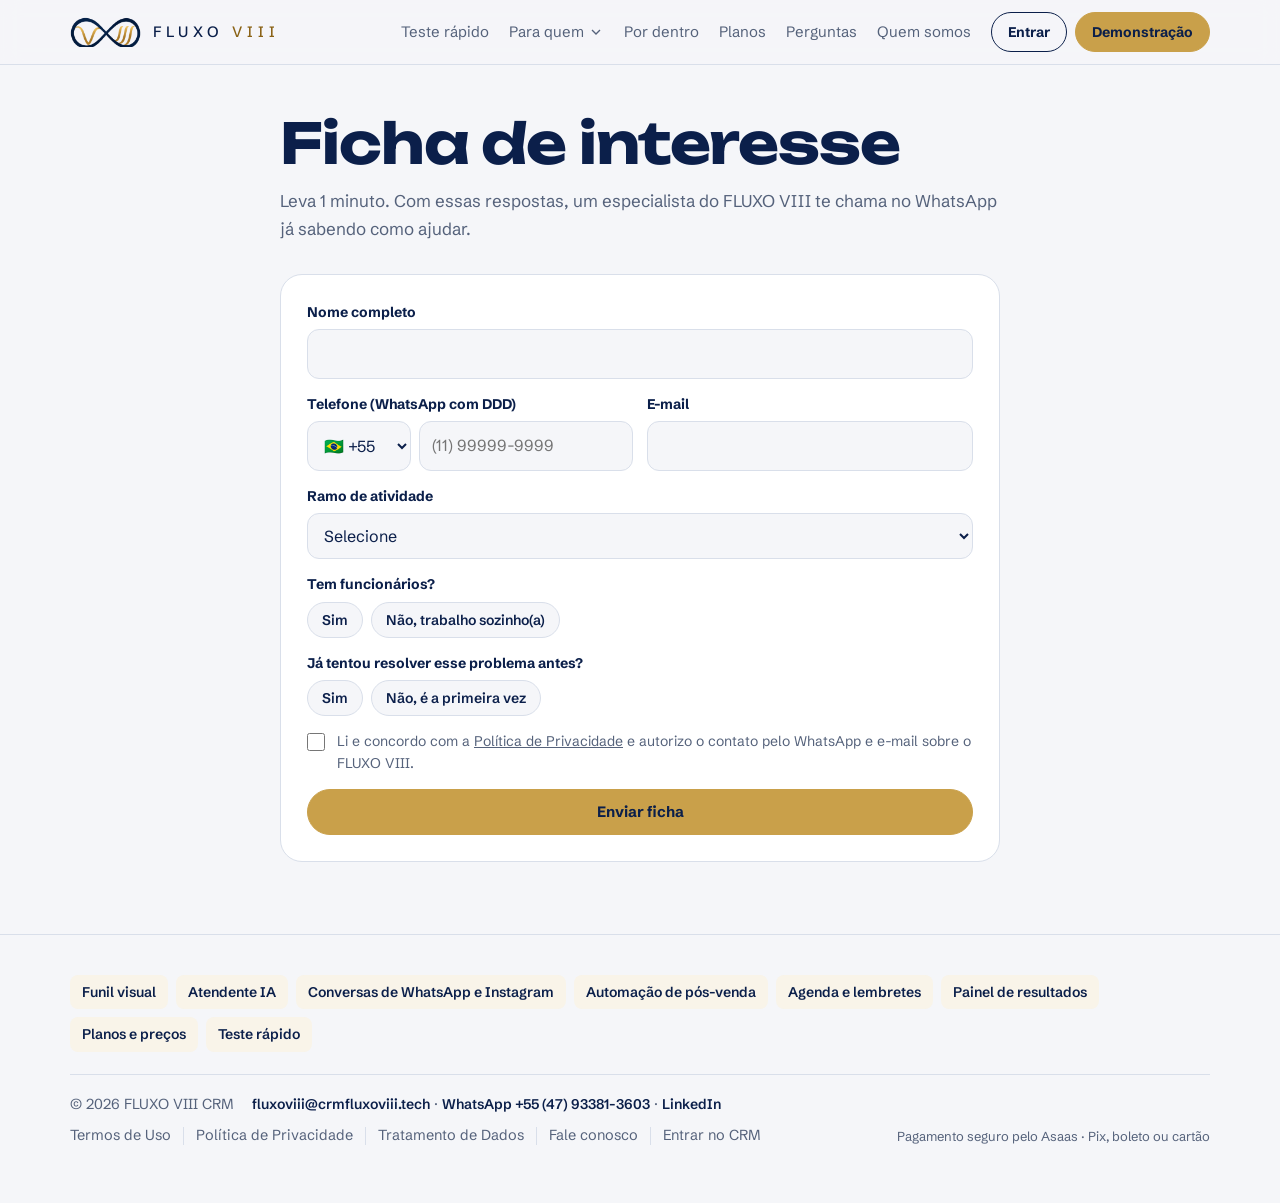
==== commit 0d209d92: "Rodapé: link do LinkedIn Co-Authored-By: Claude Opus 5.5 <noreply@anthropic.com> Claude-Session: htt" ====
--- a/ficha.html
+++ b/ficha.html
@@ -16,7 +16,7 @@
 <link rel="preconnect" href="https://fonts.googleapis.com">
 <link rel="preconnect" href="https://fonts.gstatic.com" crossorigin>
 <link rel="stylesheet" href="https://fonts.googleapis.com/css2?family=Unbounded:wght@500;600;700&family=Schibsted+Grotesk:wght@400;500;600;700&display=swap">
-<link rel="stylesheet" href="site.css?v=20261015a">
+<link rel="stylesheet" href="site.css?v=20261015b">
 </head>
 <body>
 
@@ -83,7 +83,7 @@
     <nav class="foot-chips" aria-label="Recursos"><a href="/#por-dentro">Funil visual</a><a href="/#recursos">Atendente IA</a><a href="/#por-dentro">Conversas de WhatsApp e Instagram</a><a href="/#por-dentro">Automação de pós-venda</a><a href="/#recursos">Agenda e lembretes</a><a href="/#por-dentro">Painel de resultados</a><a href="/planos">Planos e preços</a><a href="/#diagnostico">Teste rápido</a></nav>
     <div class="foot-bottom">
       <span>© 2026 FLUXO VIII CRM</span>
-      <span class="foot-contact"><a href="mailto:fluxoviii@crmfluxoviii.tech">fluxoviii@crmfluxoviii.tech</a> · <a href="https://wa.me/5547933813603" target="_blank" rel="noopener">WhatsApp +55 (47) 93381-3603</a></span>
+      <span class="foot-contact"><a href="mailto:fluxoviii@crmfluxoviii.tech">fluxoviii@crmfluxoviii.tech</a> · <a href="https://wa.me/5547933813603" target="_blank" rel="noopener">WhatsApp +55 (47) 93381-3603</a> · <a href="https://www.linkedin.com/company/crm-fluxo-viii-magnetic/" target="_blank" rel="noopener">LinkedIn</a></span>
       <nav class="foot-links" aria-label="Documentos">
         <a data-crm="/termos" href="#">Termos de Uso</a>
         <a data-crm="/privacidade" href="#">Política de Privacidade</a>
@@ -96,6 +96,6 @@
   </div>
 </footer>
 
-<script src="site.js?v=20261015a" defer></script>
+<script src="site.js?v=20261015b" defer></script>
 </body>
 </html>
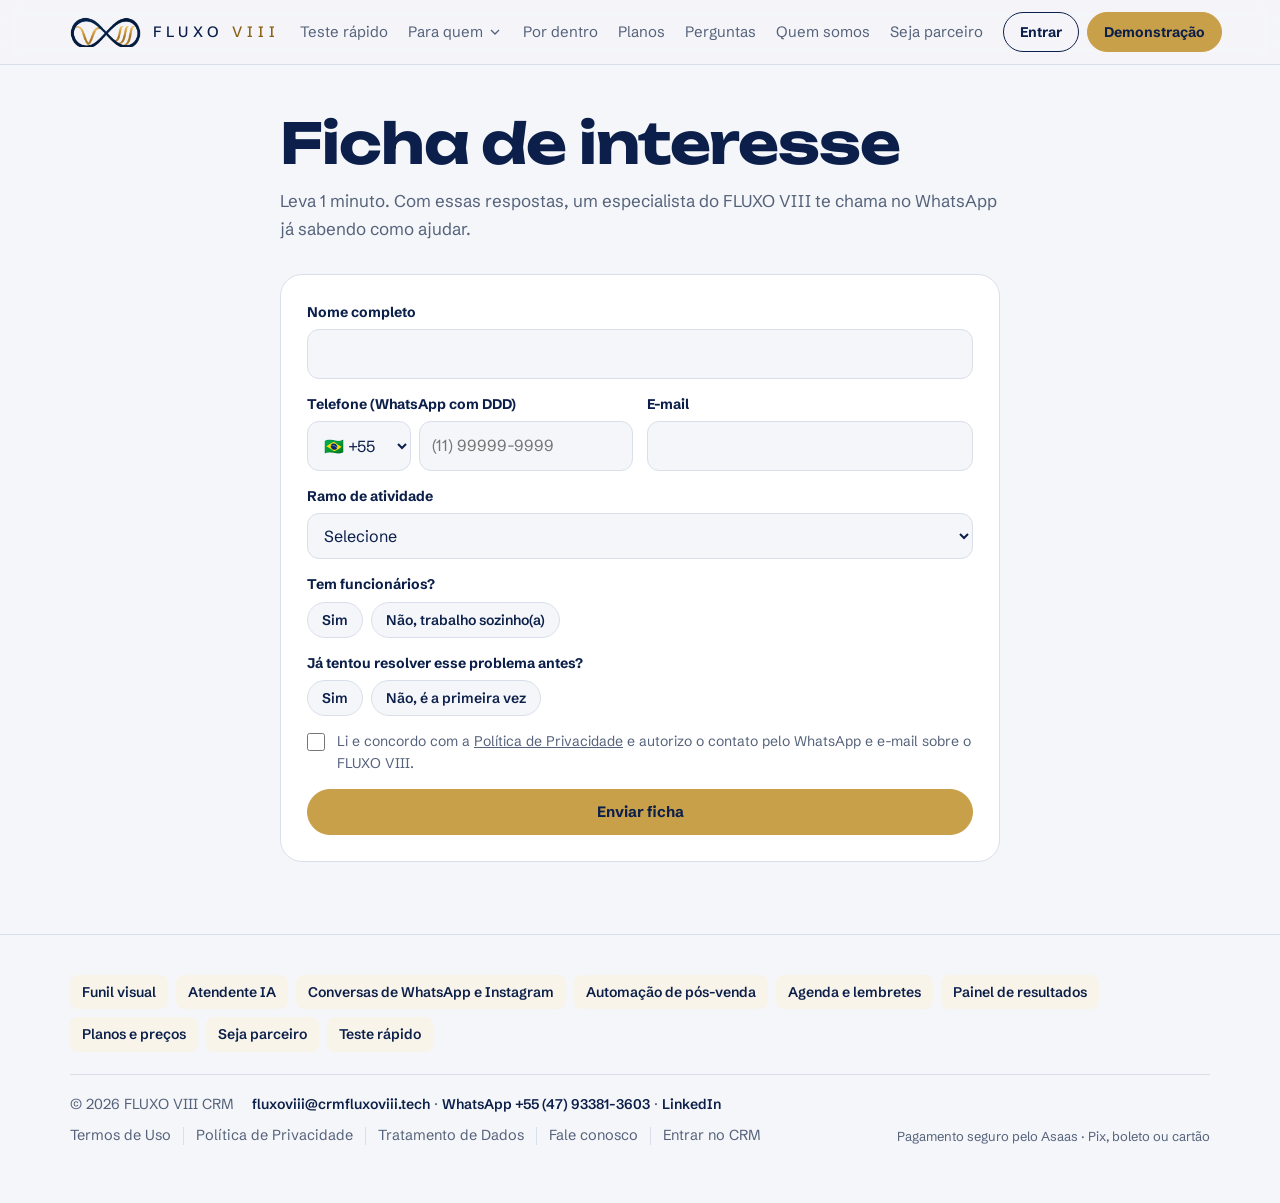
==== commit 90dac92f: "Página Seja parceiro (/parceiros) com link para a ficha no CRM; aba no menu e no rodapé Co-Authored-" ====
--- a/ficha.html
+++ b/ficha.html
@@ -16,7 +16,7 @@
 <link rel="preconnect" href="https://fonts.googleapis.com">
 <link rel="preconnect" href="https://fonts.gstatic.com" crossorigin>
 <link rel="stylesheet" href="https://fonts.googleapis.com/css2?family=Unbounded:wght@500;600;700&family=Schibsted+Grotesk:wght@400;500;600;700&display=swap">
-<link rel="stylesheet" href="site.css?v=20261015b">
+<link rel="stylesheet" href="site.css?v=20261015c">
 </head>
 <body>
 
@@ -30,6 +30,7 @@
       <a href="/#planos">Planos</a>
       <a href="/#perguntas">Perguntas</a>
       <a href="/#quem-somos">Quem somos</a>
+      <a href="/parceiros">Seja parceiro</a>
     </nav>
     <div class="top-actions">
       <a class="btn" data-login href="#">Entrar</a>
@@ -80,7 +81,7 @@
 
 <footer>
   <div class="wrap">
-    <nav class="foot-chips" aria-label="Recursos"><a href="/#por-dentro">Funil visual</a><a href="/#recursos">Atendente IA</a><a href="/#por-dentro">Conversas de WhatsApp e Instagram</a><a href="/#por-dentro">Automação de pós-venda</a><a href="/#recursos">Agenda e lembretes</a><a href="/#por-dentro">Painel de resultados</a><a href="/planos">Planos e preços</a><a href="/#diagnostico">Teste rápido</a></nav>
+    <nav class="foot-chips" aria-label="Recursos"><a href="/#por-dentro">Funil visual</a><a href="/#recursos">Atendente IA</a><a href="/#por-dentro">Conversas de WhatsApp e Instagram</a><a href="/#por-dentro">Automação de pós-venda</a><a href="/#recursos">Agenda e lembretes</a><a href="/#por-dentro">Painel de resultados</a><a href="/planos">Planos e preços</a><a href="/parceiros">Seja parceiro</a><a href="/#diagnostico">Teste rápido</a></nav>
     <div class="foot-bottom">
       <span>© 2026 FLUXO VIII CRM</span>
       <span class="foot-contact"><a href="mailto:fluxoviii@crmfluxoviii.tech">fluxoviii@crmfluxoviii.tech</a> · <a href="https://wa.me/5547933813603" target="_blank" rel="noopener">WhatsApp +55 (47) 93381-3603</a> · <a href="https://www.linkedin.com/company/crm-fluxo-viii-magnetic/" target="_blank" rel="noopener">LinkedIn</a></span>
@@ -96,6 +97,6 @@
   </div>
 </footer>
 
-<script src="site.js?v=20261015b" defer></script>
+<script src="site.js?v=20261015c" defer></script>
 </body>
 </html>
--- a/site.css
+++ b/site.css
@@ -676,3 +676,24 @@
 .setup-card.gold{border:2px solid var(--gold)}
 .setup-card .cr-big small{font-size:13px;font-weight:600;color:var(--muted);margin-left:6px}
 @media (max-width:800px){.setup{grid-template-columns:minmax(0,1fr)}}
+
+/* Seja parceiro */
+.pp-cta{margin-top:22px;display:flex;flex-wrap:wrap;gap:12px 18px;align-items:center}
+.pp-cta span{color:var(--muted);font-size:15px}
+.pp-cta.end{margin-top:32px}
+.pp-grid{display:grid;grid-template-columns:1.3fr 1fr;gap:16px;margin-top:8px}
+.pp-card{padding:24px;border-radius:var(--r-lg);background:var(--surface);border:1px solid var(--line);display:grid;gap:16px;align-content:start}
+.pp-card h2,.pp-h{font-family:var(--display);font-weight:600;font-size:clamp(22px,2.6vw,28px);letter-spacing:-.01em}
+.pp-h{margin:48px 0 14px}
+.pp-steps{list-style:none;margin:0;padding:0;display:grid;gap:14px;counter-reset:pp}
+.pp-steps li{counter-increment:pp;display:grid;grid-template-columns:34px 1fr;column-gap:12px;row-gap:2px}
+.pp-steps li::before{content:counter(pp);grid-row:span 2;width:30px;height:30px;border-radius:50%;display:grid;place-items:center;font-family:var(--display);font-weight:700;font-size:14px;background:var(--gold-soft);color:var(--gold-ink)}
+.pp-steps b{font-weight:700}
+.pp-steps span{color:var(--muted);font-size:15px;line-height:1.5}
+.pp-list{margin:0;padding-left:20px;display:grid;gap:8px;color:var(--muted);line-height:1.5}
+.pp-card .btn{justify-self:start}
+@media (max-width:860px){.pp-grid{grid-template-columns:1fr}}
+.nav a,.nav .dd-btn{white-space:nowrap}
+@media (max-width:1240px){.nav{gap:14px;font-size:14px}}
+@media (max-width:1120px){.nav a[href$="#perguntas"]{display:none}}
+@media (max-width:1100px){.nav a[href$="#quem-somos"]{display:none}}
